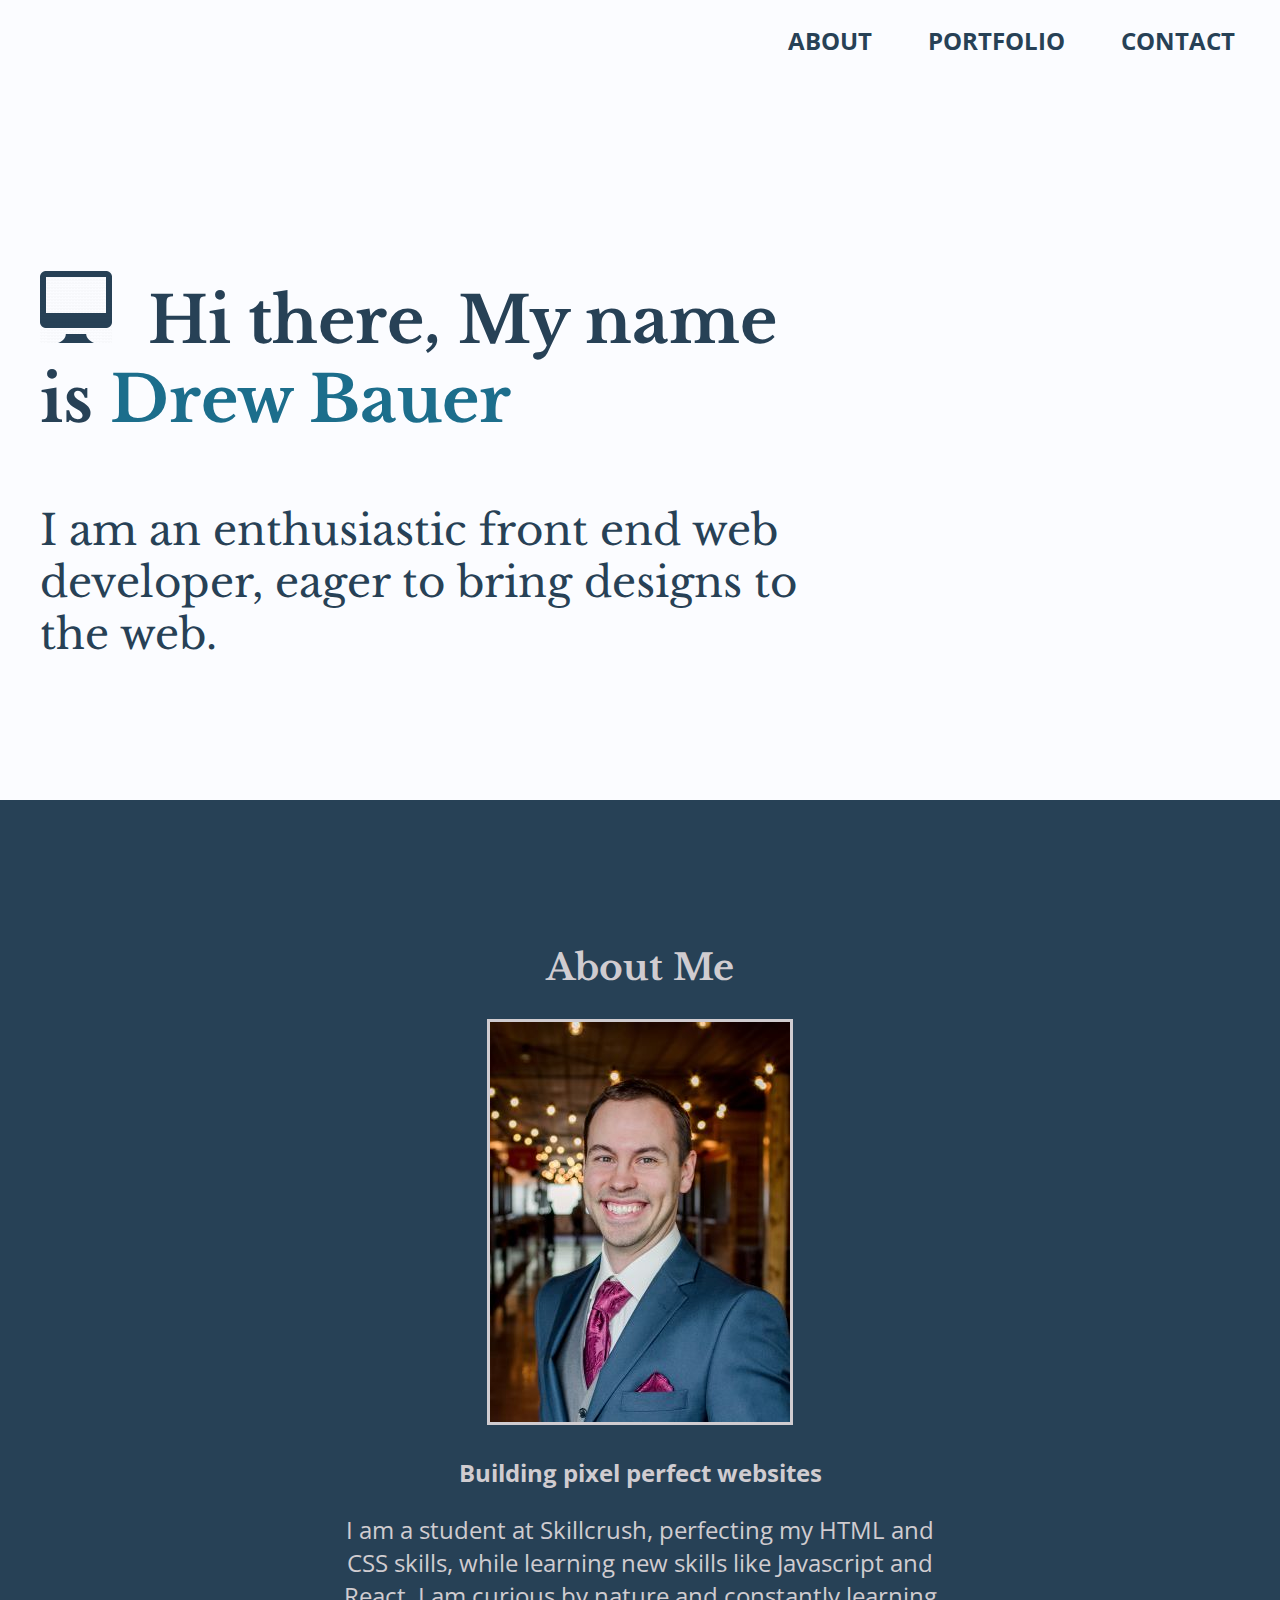
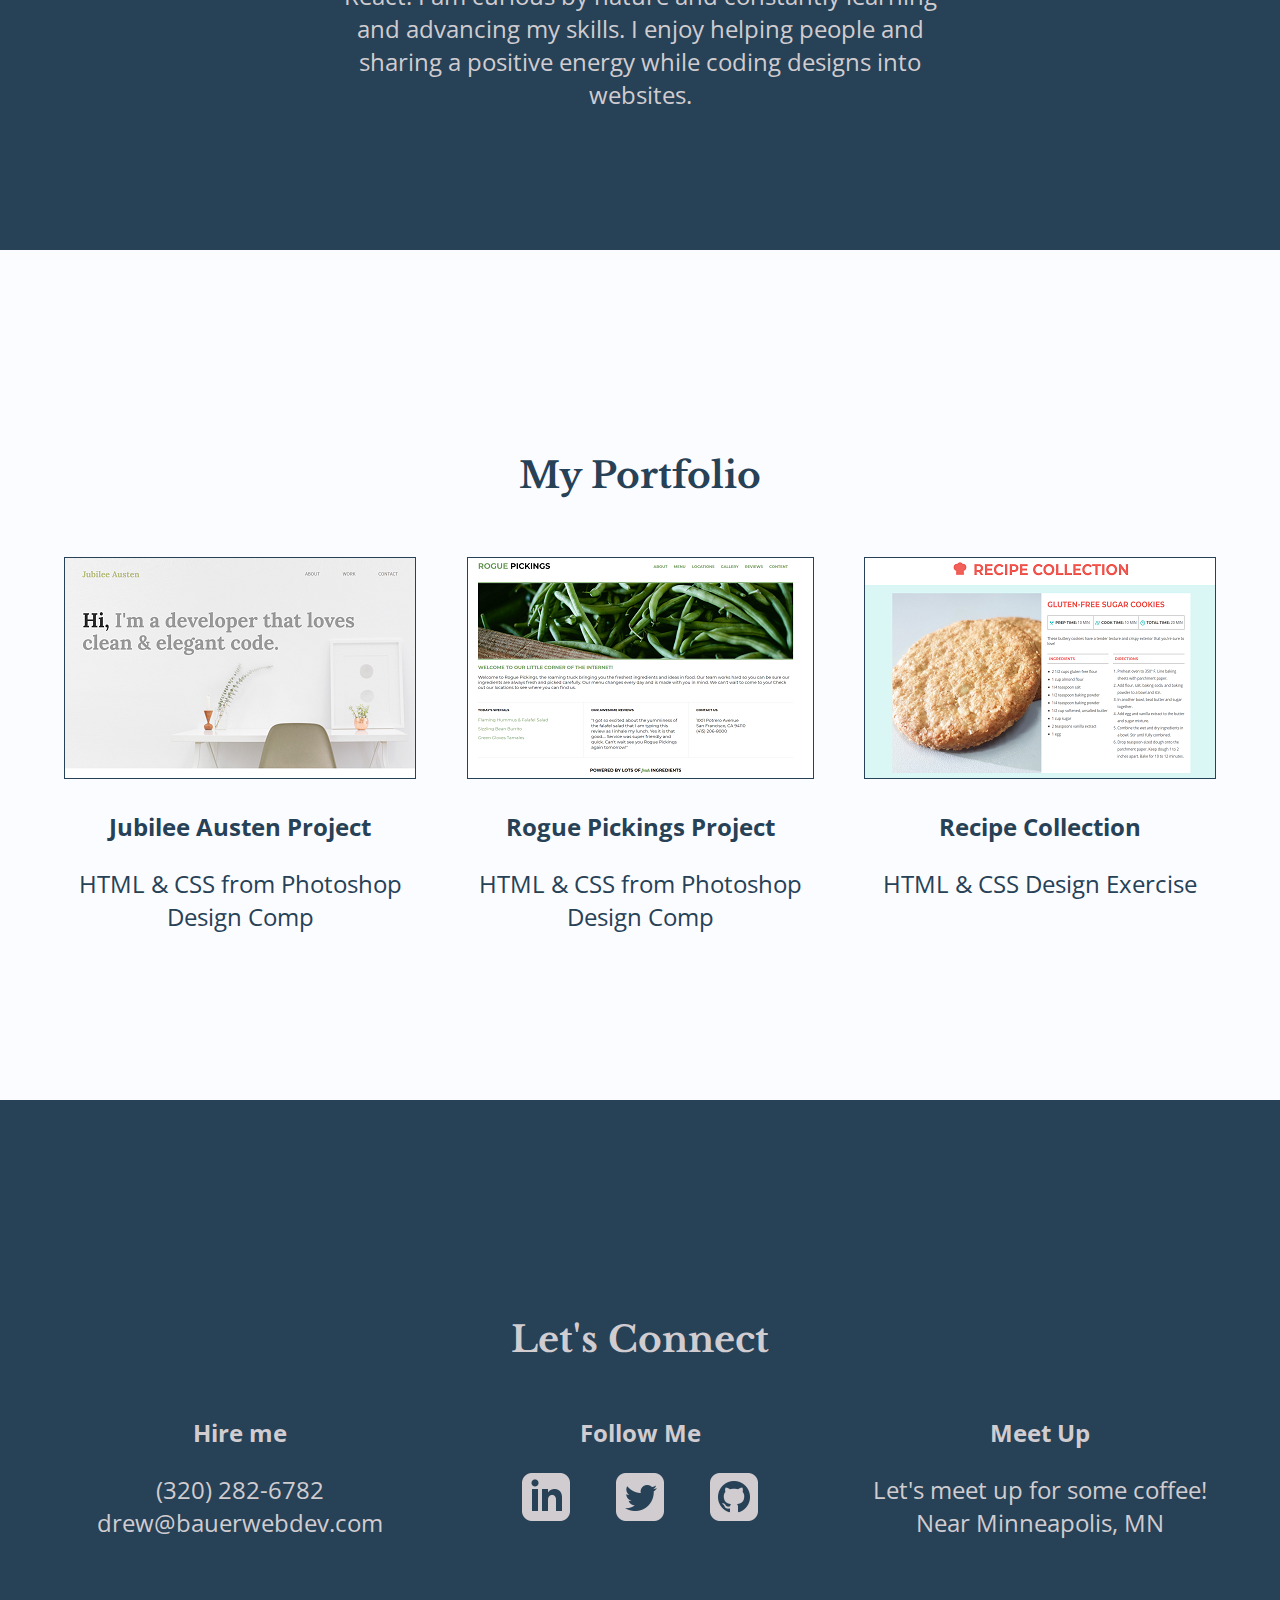
==== index.html @ 4cd06d33 "Adding portfolio website to GH" ====
<!doctype html>
<html lang="en">
    <head>
        <meta charset="utf-8">
        
        <title>Andrew Bauer | Portfolio</title>        
        <link rel="stylesheet" href="css/normalize.css">
        <link rel="stylesheet" href="css/main.css">
        <link href="https://fonts.googleapis.com/css2?family=Libre+Baskerville:wght@400;700&family=Open+Sans:wght@400;700&display=swap" rel="stylesheet">
        <link href="https://fonts.googleapis.com/css2?family=Libre+Baskerville:wght@400;700&display=swap" rel="stylesheet">
    </head>
    <body>
        <header>
            <div class="full-width">
                <div>
                    <nav>
                        <ul>
                            <li><a href="#about">about</a></li>
                            <li><a href="#portfolio">portfolio</a></li>
                            <li><a href="#contact">contact</a></li>
                        </ul>
                    </nav>
                </div>
                <div class="two-third-width">
                    <img src="img/computer-icon.png" alt="Computer Icon">
                    <h1>Hi there, My name is <span>Drew Bauer</span></h1>
                    <h2>I am an enthusiastic front end web developer, eager to bring designs to the web.</h2>
                </div>
            </div>
        </header>

        <main>
            <section id="about">
                <div class="full-width">
                    <div class="half-width">
                        <h2>About Me</h2>
                        <img src="img/headshot.jpg" alt="photo of Drew">
                        <h3>Building pixel perfect websites</h3>
                        <p>I am a student at Skillcrush, perfecting my HTML and CSS skills, while learning new skills like Javascript and React. I am curious by nature and constantly learning and advancing my skills. I enjoy helping people and sharing a positive energy while coding designs into websites.</p>
                    </div>
                </div>
            </section>

            <section id="portfolio">
                <div class="full-width">
                    <h2>My Portfolio</h2>
                    <div class="third-width">
                        <a href="/work/jubilee/indexl.html" target="_blank"> <img src="img/jubilee-thumbnail.png" alt="Jubilee Project"></a>
                        <h3>Jubilee Austen Project</h3>
                        <p>HTML &amp; CSS from Photoshop Design Comp</p>
                    </div>

                    <div class="third-width">
                        <a href="work/rogue/index.html" target="_blank"><img src="img/rogue-pickings-thumbnail.png" alt="Rouge Pickings Project"></a>
                        <h3>Rogue Pickings Project</h3>
                        <p>HTML &amp; CSS from Photoshop Design Comp</p>
                    </div>

                    <div class="third-width">
                        <a href="/work/recipe/index.html" target="_blank"><img src="img/recipe-thumbnail.png" alt="Recipe Card Project"></a>
                        <h3>Recipe Collection</h3>
                        <p>HTML &amp; CSS Design Exercise</p>
                    </div>
                </div>
            </section>
        

            <footer id="contact">
                <div class="full-width">
                    <h2>Let's Connect</h2>
                    <div class="third-width">
                        <h3>Hire me</h3>
                        <p>(320) 282-6782 <br>
                        <a href="mailto:drew@bauerwebdev.com">drew@bauerwebdev.com</a>
                        </p>
                    </div>

                    <div class="third-width">
                        <h3>Follow Me</h3>
                        <ul>
                            <li><a href="https://www.linkedin.com/in/andrew-bauer-517aa6a9/" target="_blank"><img src="img/linkedin-icon.png" alt="Linkedin Icon"></a></li>
                            <li><a href="https://twitter.com/baan0503" target="_blank"><img src="img/twitter-icon.png" alt="Twitter Icon"></a></li>
                            <li><a href="https://github.com/bauean4" target="_blank"><img src="img/github-icon.png" alt="GitHub Icon"></a></li>
                        </ul>
                    </div>

                    <div class="third-width">
                        <h3>Meet Up</h3>
                        <p>Let's meet up for some coffee!<br>
                        Near Minneapolis, MN
                        </p>
                    </div>
                </div>
            </footer>
        </main>
    </body>
</html>
---- css/main.css ----
/****** Main Styles ******/

body {
    font-family: 'Open Sans', sans-serif;
    background-color: #FBFCFF;
    color: #274156;
    font-size: 24px;
}

ul {
    list-style-type: none;
    padding: 0;
}


h2 {
    font-size: 36px;
    font-family: 'Libre Baskerville', serif;
}

h3 {
    font-size: 24px;
}

/****** Grid ******/

.full-width {
    width: 1200px;
    overflow: auto;
    margin: 0 auto;
}

.half-width {
    width: 600px;
    margin: 0 auto;
}

.third-width {
    width: 400px;
    float: left;
}

.two-third-width {
    width: 800px;
    float: left;
    clear: both;
}

/****** Header Section ******/

header {
    height: 800px;
}

header nav{
    float: right;
}

header nav ul li {
    display: inline-block;
    padding-left: 40px;
    padding-bottom: 190px;
}

header nav ul li a {
    color: #274156;
    font-size: 24px;
    font-weight: bold;
    text-decoration: none;
    text-transform: uppercase;
    border-radius: 10px;
    padding: 2px 5px;
}

nav ul li a:hover
	{
		color: #FBFCFF;
		background-color: #274156;
	}

header h1 {
    display: inline;
    font-family: 'Libre Baskerville', serif;
    font-size: 64px;
}

header h2 {
    padding: 30px 0;
    font-size: 42px;
    font-weight: normal;
}

header h1 span {
    color: #1C6E8C;
}

header img {
    padding-right: 30px;
}

/****** About Section ******/

#about {
    height: 1050px;
    background-color: #274156;
    color: #D0CCD0;
    text-align: center;
    display: flex;
    align-items: center;
}

#about img {
    border: 3px solid #D0CCD0;
}



/****** Portfolio Section ******/

#portfolio {
    height: 850px;
    text-align: center;
    display: flex;
    align-items: center;
}

#portfolio h2 {
    padding: 30px 0;
}

#portfolio img {
    border: 1px solid #274156;
}

/****** Contact Section ******/
#contact {
    height: 650px;
    background-color: #274156;
    color: #D0CCD0;
    text-align: center;
    display: flex;
    align-items: center;
}

#contact a {
    color: #D0CCD0;
    text-decoration: none;
}

ul li {
    display: inline-block;
}

ul li img {
    padding: 0 20px;
}

/*Colors
Light Gray:  #D0CCD0
Ghost White:  #FBFCFF
Davys Grey:  #605856
Blue Sapphire #4: #1C6E8C
Charcoal: #274156

Fonts
font-family: 'Libre Baskerville', serif;
font-family: 'Open Sans', sans-serif;
*/
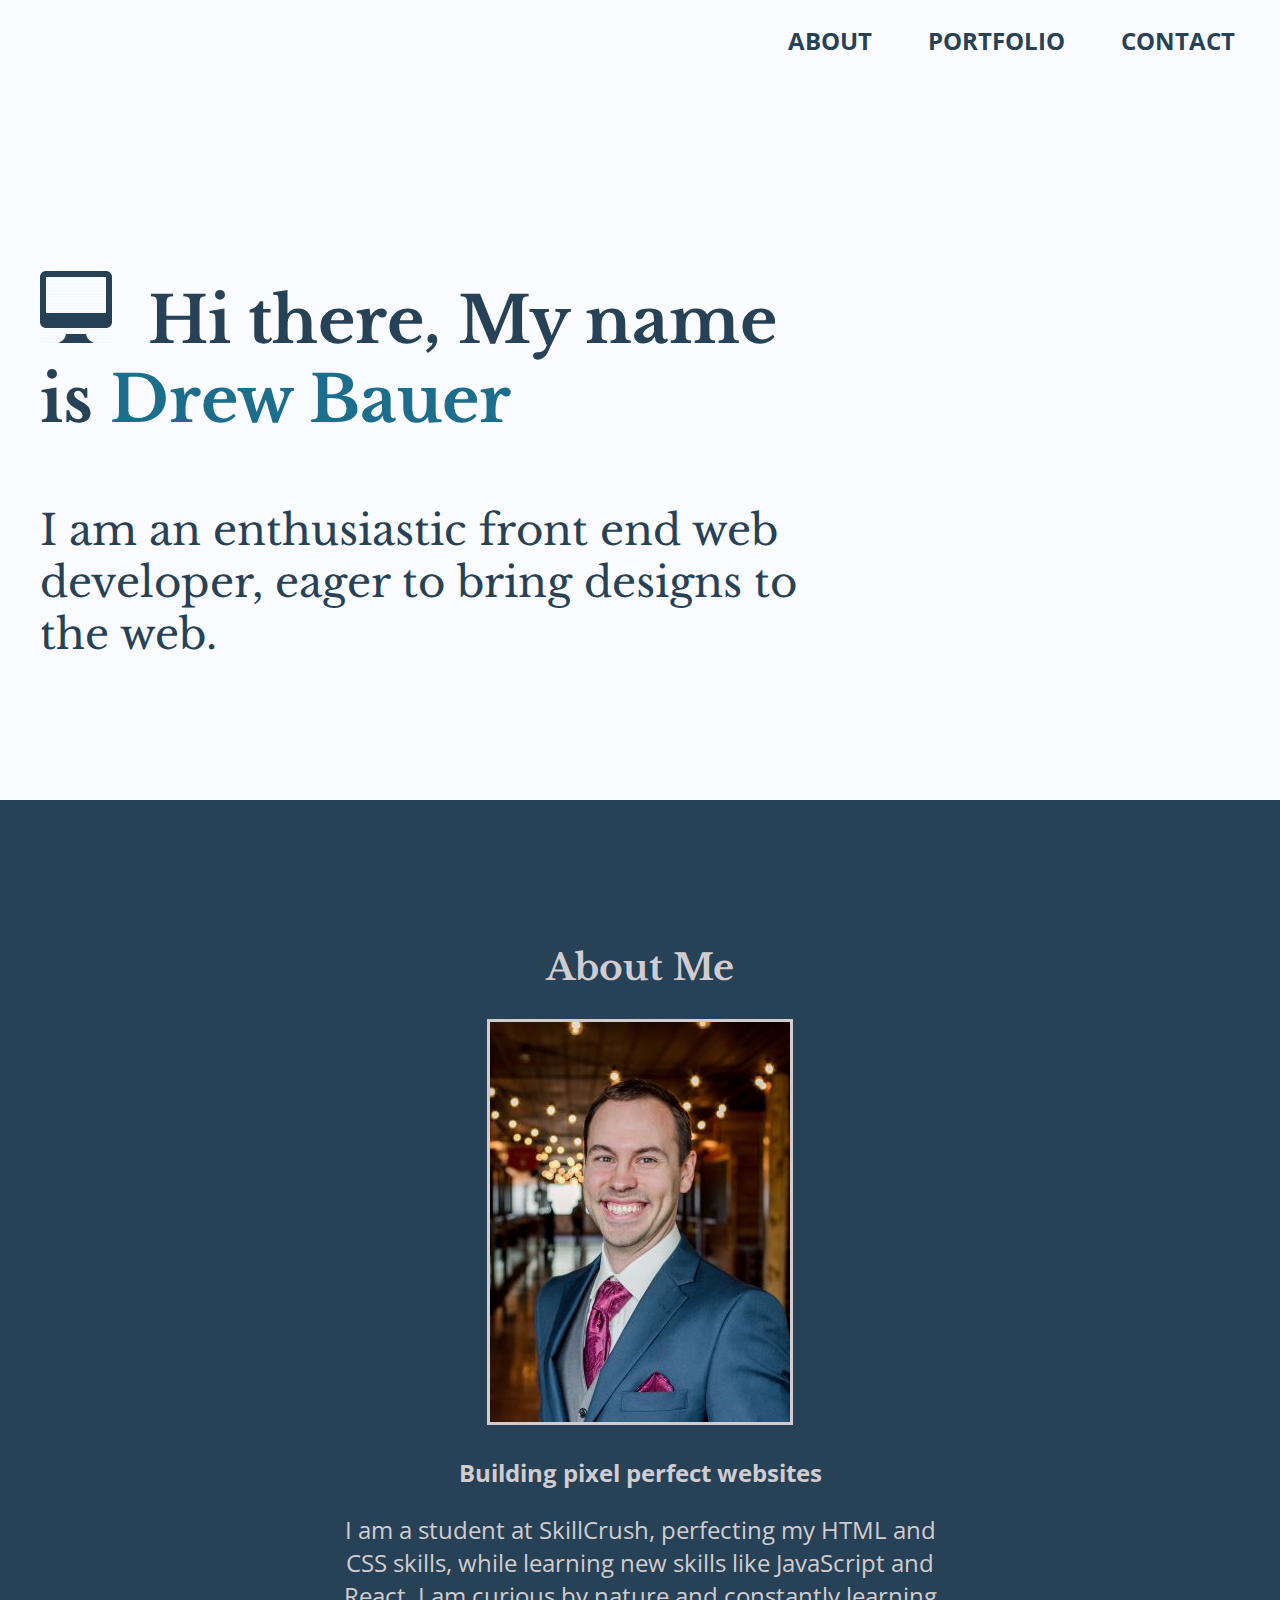
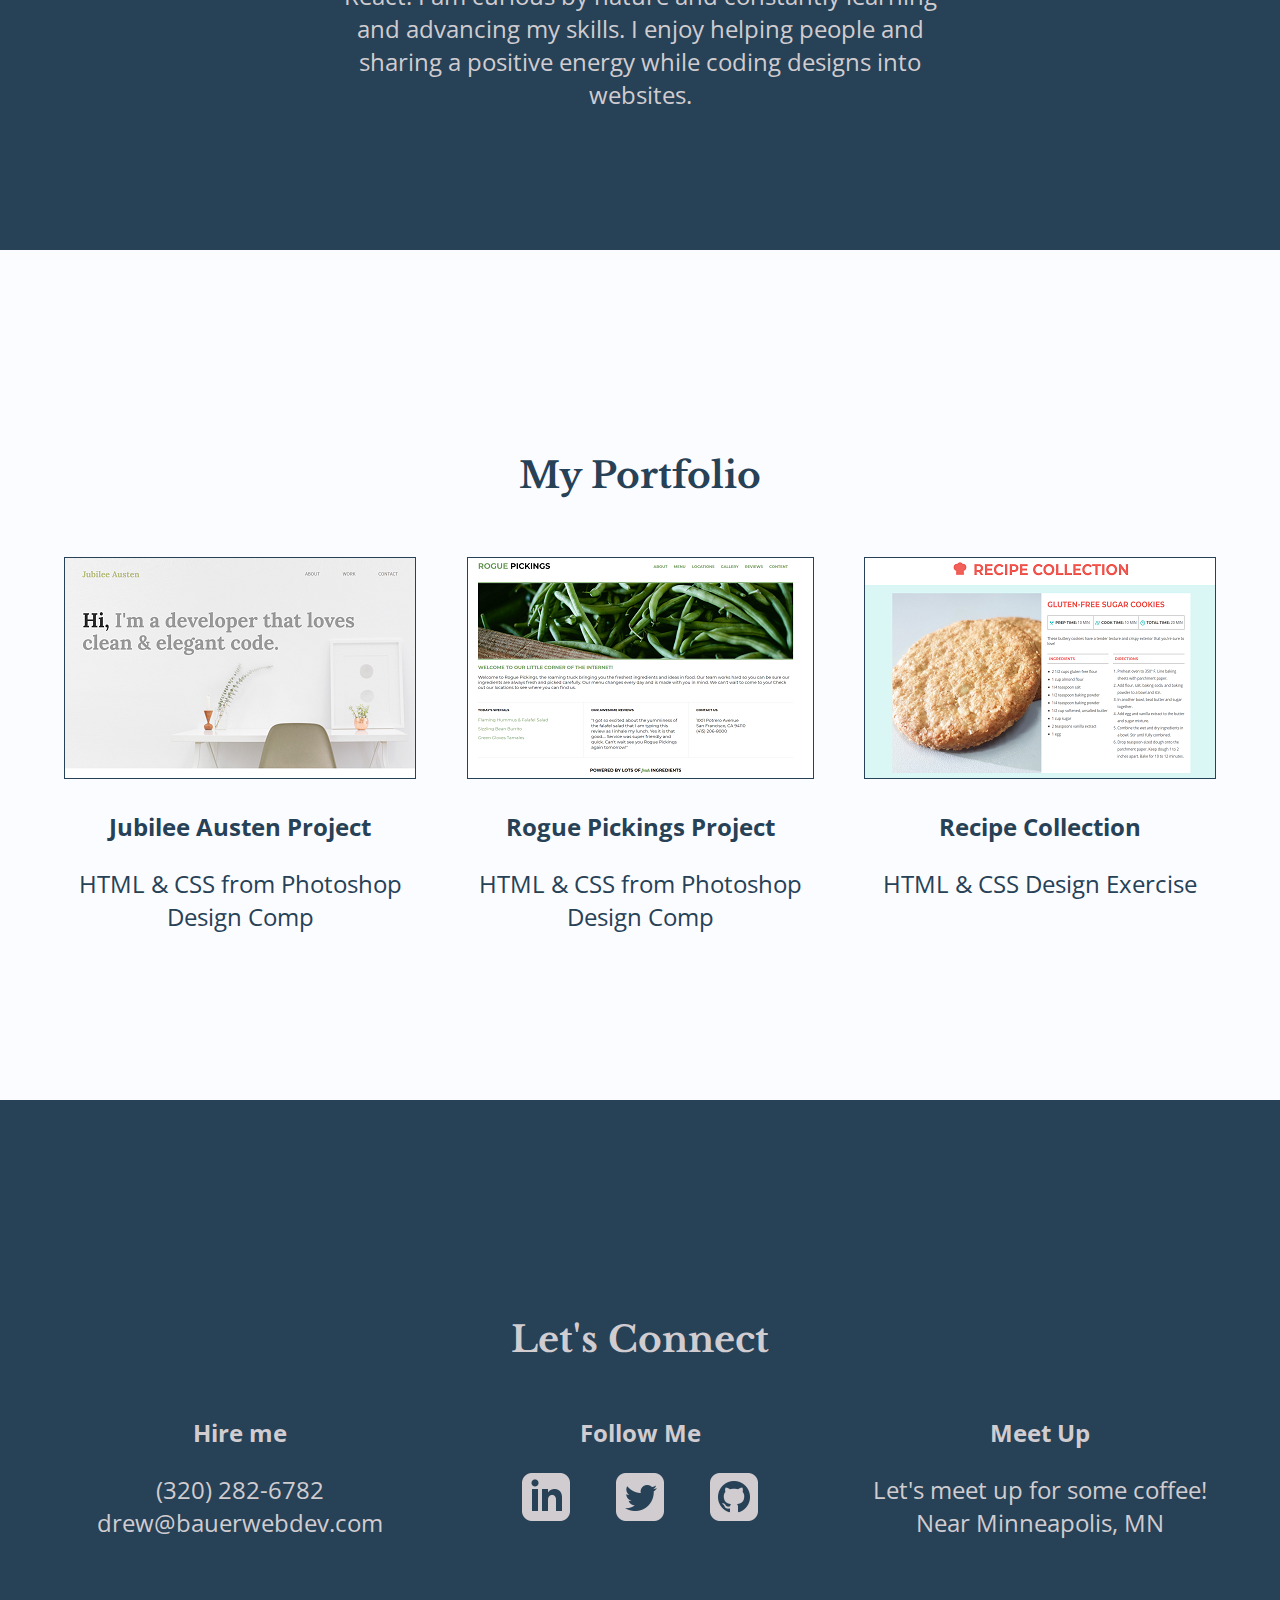
==== commit 9f23bbd4: "Corrected some spelling" ====
--- a/index.html
+++ b/index.html
@@ -36,7 +36,7 @@
                         <h2>About Me</h2>
                         <img src="img/headshot.jpg" alt="photo of Drew">
                         <h3>Building pixel perfect websites</h3>
-                        <p>I am a student at Skillcrush, perfecting my HTML and CSS skills, while learning new skills like Javascript and React. I am curious by nature and constantly learning and advancing my skills. I enjoy helping people and sharing a positive energy while coding designs into websites.</p>
+                        <p>I am a student at SkillCrush, perfecting my HTML and CSS skills, while learning new skills like JavaScript and React. I am curious by nature and constantly learning and advancing my skills. I enjoy helping people and sharing a positive energy while coding designs into websites.</p>
                     </div>
                 </div>
             </section>
